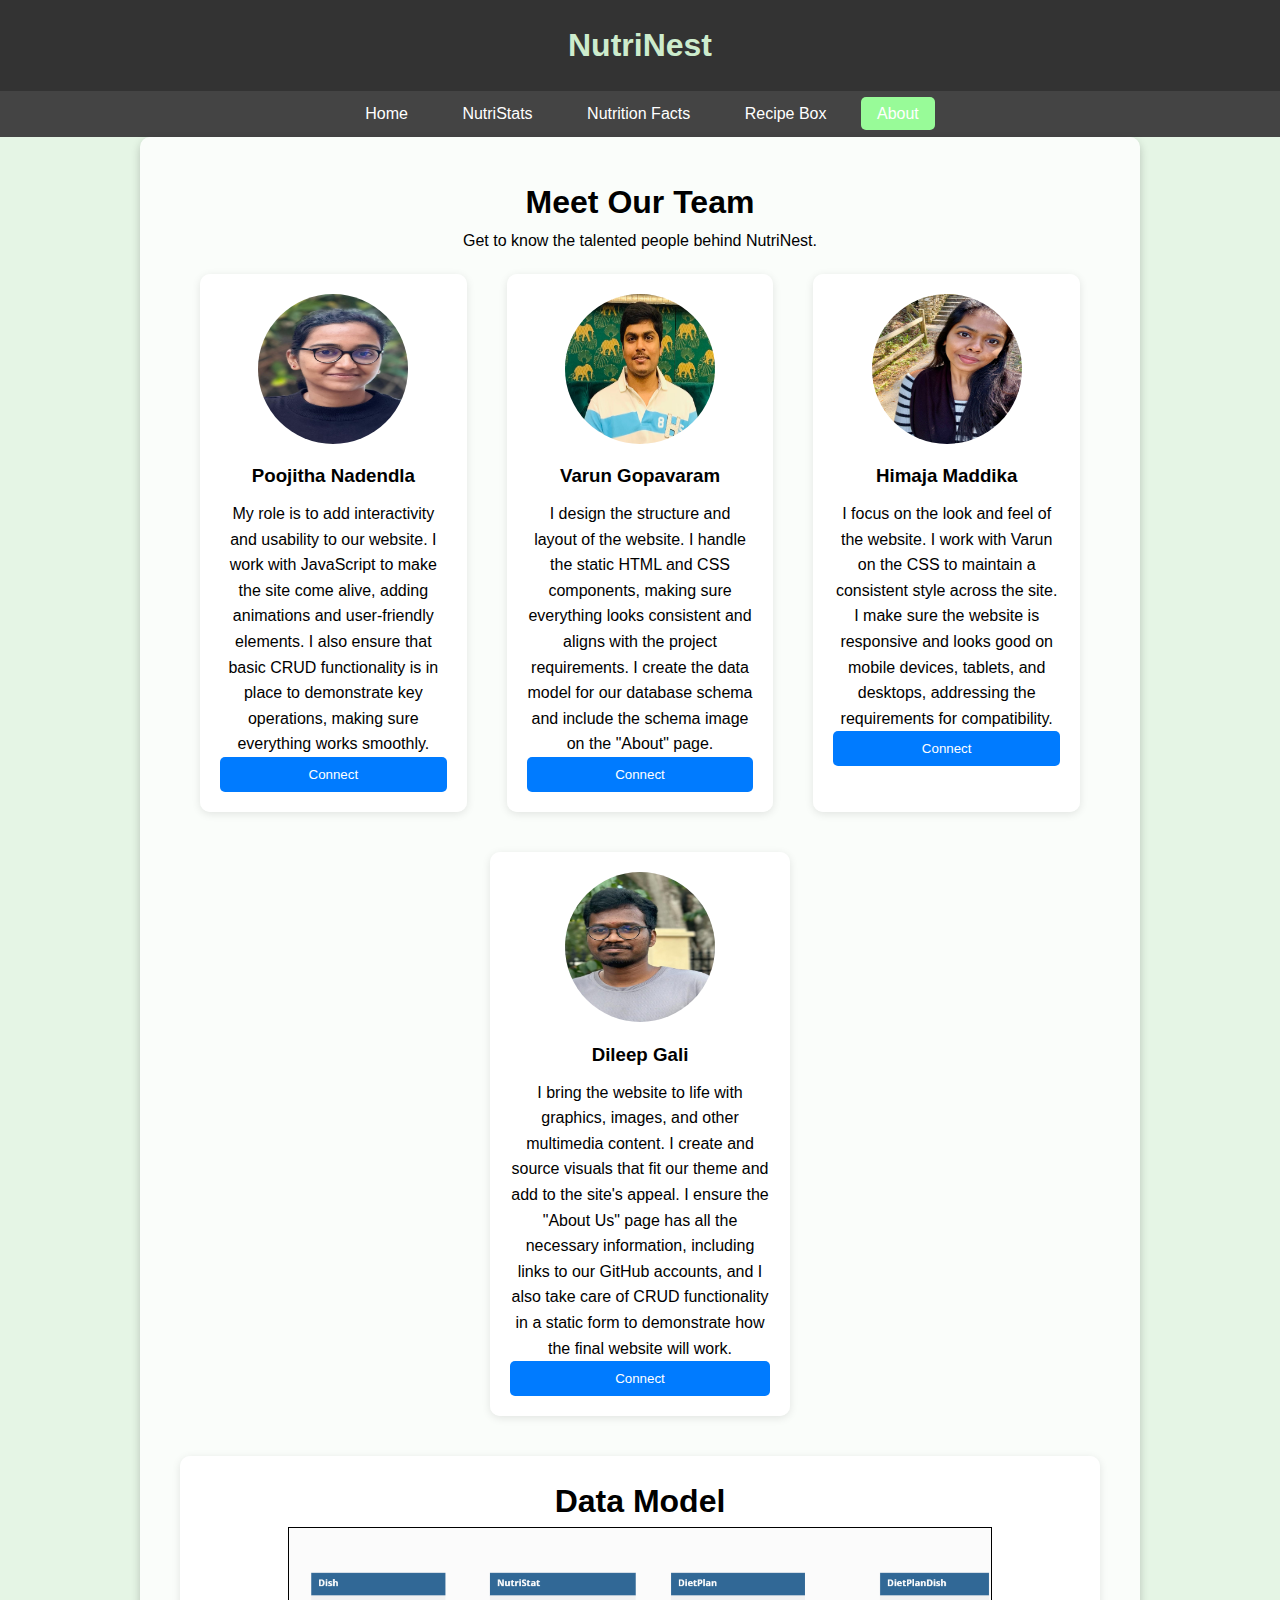
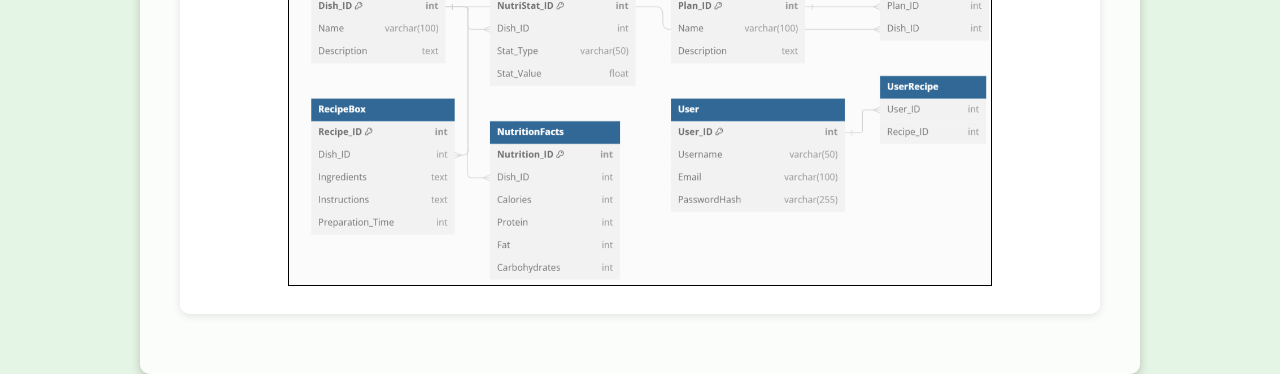
==== about.html @ f5048bec "Merge pull request #1 from PoojithaNadendla12/main" ====
<!DOCTYPE html>
<html lang="en">
<head>
    <meta charset="UTF-8">
    <meta name="viewport" content="width=device-width, initial-scale=1.0">
    <title>About Us - NutriNest</title>
    <link rel="stylesheet" href="css/main.css"> <!-- Link to your CSS file -->
</head>
<body id="about">
    <!-- Applying unique ID for page-specific styling -->
    <header>
        <h1>NutriNest</h1>
    </header>

    <nav>
        <ul id="navigation">
            <!-- Navigation menu -->
            <li><a href="index.html">Home</a></li>
            <li><a href="charts.html" class="charts">NutriStats</a></li>
            <li><a href="nutrition.html">Nutrition Facts</a></li>
            <li><a href="recipe.html" class="recipe">Recipe Box</a></li>
            <li><a href="about.html" class="active">About</a></li>
        </ul>
    </nav>

    <main>
        <div class="about-container">
            <!-- Container for the About page content -->
            <h1>Meet Our Team</h1>
            <p>Get to know the talented people behind NutriNest.</p>

            <div class="team-section">
                <!-- Section for team members -->
                <!-- Team Member 1 -->
                <div class="team-member">
                    <img src="img/poojitha.jpeg" alt="Team Member 1">
                    <h3>Poojitha Nadendla</h3>
                    <p>My role is to add interactivity and usability to our website. I work with JavaScript to make the site come alive, adding animations and user-friendly elements. I also ensure that basic CRUD functionality is in place to demonstrate key operations, making sure everything works smoothly.</p>
                    <!-- Button to connect to GitHub or Git account -->
                    <button onclick="window.location.href='https://github.com/username1'">Connect</button>
                </div>

                <!-- Team Member 2 -->
                <div class="team-member">
                    <img src="img/Varun.jpeg" alt="Team Member 2">
                    <h3>Varun Gopavaram</h3>
                    <p>I design the structure and layout of the website. I handle the static HTML and CSS components, making sure everything looks consistent and aligns with the project requirements. I create the data model for our database schema and include the schema image on the "About" page.</p>
                    <!-- Button to connect to GitHub or Git account -->
                    <button onclick="window.location.href='https://github.com/username2'">Connect</button>
                </div>

                <!-- Team Member 3 -->
                <div class="team-member">
                    <img src="img/himaja.jpeg" alt="Team Member 3">
                    <h3>Himaja Maddika</h3>
                    <p>I focus on the look and feel of the website. I work with Varun on the CSS to maintain a consistent style across the site. I make sure the website is responsive and looks good on mobile devices, tablets, and desktops, addressing the requirements for compatibility.</p>
                    <!-- Button to connect to GitHub or Git account -->
                    <button onclick="window.location.href='https://github.com/username3'">Connect</button>
                </div>

                <!-- Team Member 4 -->
                <div class="team-member">
                    <img src="img/dileep.jpeg" alt="Team Member 4">
                    <h3>Dileep Gali</h3>
                    <p>I bring the website to life with graphics, images, and other multimedia content. I create and source visuals that fit our theme and add to the site's appeal. I ensure the "About Us" page has all the necessary information, including links to our GitHub accounts, and I also take care of CRUD functionality in a static form to demonstrate how the final website will work.</p>
                    <!-- Button to connect to GitHub or Git account -->
                    <button onclick="window.location.href='https://github.com/username4'">Connect</button>
                </div>
            </div> <!-- End of team section -->
            <!-- New Box for Database Schema Diagram -->
            <div class="database-schema">
                <!-- Container for the schema diagram -->
                <h2>Data Model</h2>
                <img src="img/datamodel.png" alt="Database Schema" /> <!-- Add your schema diagram image here -->
            </div>
        </div> <!-- End of about-container -->
    </main>

    <script src="js/main.js"></script> <!-- Link to your JavaScript file if needed -->
</body>
</html>
---- css/main.css ----
body#index{
    font-family: Arial, sans-serif;
    line-height: 1.6;
    background-color: #e5f5e5; /* Default background color */
    background-image: url("../img/Health.jpg");
    background-size: cover;
    background-position: center;
    background-repeat: no-repeat;
    height: 100vh; /* Ensure the body takes the entire viewport height */
}


/* Reset default margin and padding */
* {
    margin: 0;
    padding: 0;
    box-sizing: border-box;
}

/* Body styles */
/* Default background image */

body {
    font-family: Arial, sans-serif;
    line-height: 1.6;
    background-color:#e5f5e5; /* Default background color */
}

    /* Background image for the index page */
    body#index {
        background-image: url("../img/Health.jpg"); /* Example background image */
        background-size: cover;
        background-position: center;
        background-repeat: no-repeat;
    }

    /* Background image for the about page */
    body#about {
        background-image: url("../img/Health.jpg");
        background-size: cover;
        background-position: center;
    }

/* Header styles */
header {
    background-color: #333;
    color: #fff;
    text-align: center;
    padding:20px 0;
}

    header h1 {
        font-size: 2rem;
    }

/* Navigation styles */
nav {
    background-color: #444;
    padding: 10px 0;
}

#navigation a.active {
    position: relative;
    padding: 8px 16px;
    border-radius: 20px;
    background-color: #ADD8E6; /* Pale blue color */
    color: #fff; /* Text color */
}

    #navigation a.active::after {
        content: '';
        position: absolute;
        top: 50%;
        left: 50%;
        transform: translate(-50%, -50%);
        width: calc(100% + 10px);
        height: calc(100% + 6px);
        background-color: #ADD8E6; /* Pale blue color */
        border-radius: 24px;
        border: 2px solid #ADD8E6; /* Pale blue color */
        z-index: -1;
    }




#navigation {
    list-style-type: none;
    text-align: center;
}

    #navigation li {
        display: inline;
    }

        #navigation li a {
            color: #fff;
            text-decoration: none;
            padding: 10px 20px;
            margin: 0 5px;
            border-radius: 5px;
            transition: background-color 0.3s ease;
        }

            #navigation li a:hover {
                background-color: #555;
            }


/* Add styles for the login button */
.login-button {
    position: absolute;
    top: 10px; /* Adjust the top position as needed */
    right: 10px; /* Adjust the right position as needed */
    padding: 5px 20px;
    border: 2px solid #007bff;
    border-radius: 5px;
    background-color: #007bff;
    color: #fff;
    text-decoration: none;
    font-weight: bold;
    transition: background-color 0.3s ease;
}

    .login-button:hover {
        background-color: #0056b3;
    }

/* Login page styles */
#login {
    background-color: #cdeccd; /* Pale green color */
    background-image: url("../img/Health.jpg"); /* Add background image if needed */
    background-size: cover;
    background-position: center;
    height: 100vh;
}

/* Other styles for login page */
.login-container {
    text-align: center;
}

.login-heading {
    color: #fff; /* Text color for the heading */
}

.login-form {
    background-color: rgba(255, 255, 255, 0.8); /* Semi-transparent white background */
    padding: 20px;
    border-radius: 10px;
    width: 300px; /* Set a fixed width for the form */
    margin-top: 20px; /* Add space between the heading and the form */
}

.form-group {
    margin-bottom: 15px;
}

label {
    display: block;
    margin-bottom: 5px;
}

input[type="text"],
input[type="password"] {
    width: 100%;
    padding: 10px;
    border: 1px solid #ccc;
    border-radius: 5px;
}

button {
    width: 100%;
    padding: 10px;
    border: none;
    border-radius: 5px;
    background-color: #007bff;
    color: #fff;
    cursor: pointer;
}

    button:hover {
        background-color: #0056b3;
    }

/* Global font color (white) */
body,
header,
nav,
#navigation a,
main,
footer {
    color: #cdeccd;
}

    /* For the active navigation link */
    #navigation a.active {
        color: #cdeccd;
    }


/* Make all labels bold and text color black */
label {
    font-weight: bold; /* This will make the text of all <label> elements bold */
    display: block; /* This makes the label take up its own line for better spacing */
    margin-bottom: 5px; /* Adds a little space below each label */
    color: black; /* Sets the text color to black */
}

/* Style the input fields */
input[type="text"],
input[type="submit"] {
    width: 200px; /* Smaller width for the input boxes */
    padding: 10px;
    margin-bottom: 10px; /* Adds space below each input field */
    border: 1px solid #ccc;
    border-radius: 4px;
    color: black; /* Sets the text color to black */
}

/* Style the submit button */
input[type="submit"] {
    cursor: pointer;
    background-color: #007bff;
    color: white;
    border: none;
}

/* Style the form */
form {
    max-width: 400px; /* Limit the form's width */
    margin: 20px auto; /* Center the form in the middle of the page with margin */
    padding: 20px;
    background-color: rgba(255, 255, 255, 0.9); /* Semi-transparent white background */
    border-radius: 10px; /* Rounded corners */
    box-shadow: 0 0 10px rgba(0, 0, 0, 0.1); /* Subtle shadow for some depth */
    color: black; /* Sets the text color to black */
}

/* Add some styling to your footer to make it stand out */
footer {
    text-align: center;
    padding: 20px;
    background-color: #333;
    color: #fff;
}

    footer h4 {
        font-size: 1.2rem;
        color: black; /* Sets the text color to black, but will be overridden by footer color */
    }

/* Style for the navigation item corresponding to the current page */
body#index #navigation a.index,
body#bmi #navigation a.bmi,
body#fitness #navigation a.fit,
body#nutrition #navigation a.nutrition,
body#about #navigation a.about,
body#recipe #navigation a.recipe,
body#charts #navigation a.charts{
    background-color: #98fb98; /* Pale green color */
    color: #333; /* Darker color for text for better visibility */
    border-radius: 5px; /* If you want rounded corners */
    /* Rest of your styling for active nav item */
}


/* BMI page styles */

body#bmi{
    font-family: Arial, sans-serif;
    line-height: 1.6;
    background-color: #e5f5e5; /* Default background color */
    background-image: url("../img/Health.jpg");
    background-size: cover;
    background-position: center;
    background-repeat: no-repeat;
    height: 100vh; /* Ensure the body takes the entire viewport height */
}

body#bmi {
    background-image: url("../img/Health.jpg"); /* Update with the correct path to your BMI background */
    background-size: cover;
    background-position: center;
}

    /* BMI form specific styles */
    body#bmi .login-form {
        background-color: rgba(255, 255, 255, 0.9); /* Make form background slightly more opaque */
        width: auto; /* Allow form width to be responsive */
        max-width: 400px; /* Maximum width of the form */
        margin: 2rem auto; /* More vertical space, centered horizontally */
        padding: 2rem; /* Increase padding for better spacing */
        box-shadow: 0 4px 8px rgba(0, 0, 0, 0.1); /* Slightly larger shadow for emphasis */
    }

    /* Update input styles for BMI form */
    body#bmi input[type="text"],
    body#bmi input[type="number"], /* Add input type number for BMI inputs */
    body#bmi input[type="submit"] {
        width: calc(100% - 20px); /* Full width minus padding */
        padding: 10px; /* Padding for input fields */
        margin: 10px 0; /* Spacing between fields */
       
    }

/* Modify active navigation link styles for clarity and consistency */
#navigation a.active {
    background-color: #98fb98; /* Green color for the active link */
    color: #FFFFFF; /* White text for better readability */
    border-radius: 5px;
    /* Remove the ::after pseudo-element styles if not needed */
}

#resultsBox {
    background-color: rgba(255, 255, 255, 0.9); /* Semi-transparent white */
    border: 1px solid #ddd; /* Light grey border */
    border-radius: 4px; /* Rounded corners */
    padding: 15px; /* Padding inside the box */
    margin-top: 15px; /* Space between the button and the box */
    box-shadow: 0 2px 4px rgba(0, 0, 0, 0.1); /* Soft shadow for depth */
}

    #resultsBox p {
        margin: 10px 0; /* Spacing between paragraphs */
        color: #333; /* Dark grey color for text */
    }


/* Styles for the Fitness Diets page */
body#fitness{
    font-family: Arial, sans-serif;
    line-height: 1.6;
    background-color: #e5f5e5; /* Default background color */
    background-image: url("../img/Health.jpg");
    background-size: cover;
    background-position: center;
    background-repeat: no-repeat;
    height: 100vh; /* Ensure the body takes the entire viewport height */
}


body#fitness {
    background-image: url("../img/Health.jpg");
    background-size: cover;
    background-position: center;
}

#fitness-diets {
    padding: 40px; /* Spacing around the content */
    background-color: rgba(255, 255, 255, 0.8); /* Semi-transparent white background */
    border-radius: 10px;
    box-shadow: 0 4px 10px rgba(0, 0, 0, 0.2); /* Soft shadow for depth */
    text-align: left;
}

.diet {
    padding: 20px;
    background-color: rgba(255, 255, 255, 0.9); /* Semi-transparent white background */
    border-radius: 5px;
    margin-bottom: 20px; /* Spacing between diet sections */
    box-shadow: 0 2px 6px rgba(0, 0, 0, 0.1); /* Subtle shadow */
}

    .diet h3 {
        font-size: 1.5rem; /* Slightly larger heading for each diet */
        color: #333; /* Darker text color for contrast */
    }

    .diet p {
        font-size: 1rem; /* Standard text size for descriptions */
        color: #555; /* Slightly lighter text color for readability */
    }

.diet {
    padding: 20px;
    border-radius: 10px; /* Soft corners */
    margin-bottom: 20px; /* Spacing between diet sections */
    box-shadow: 0 2px 6px rgba(0, 0, 0, 0.1); /* Subtle shadow */
    color: #333; /* Default text color */
}

    /* Fat Burner diet background image */
    .diet.fat-burner {
        background-image: url("../img/fatburn.jpg"); /* Replace with the correct path */
        background-size: cover;
        background-position: center;
        background-repeat: no-repeat; /* Avoid repetition if the image is smaller than the div */
    }

    /* Get Fitter diet background image */
    .diet.get-fitter {
        background-image: url("../img/fitfood.jpg"); /* Replace with the correct path */
        background-size: cover;
        background-position: center;
        background-repeat: no-repeat;
    }

    /* Stress Buster diet background image */
    .diet.stress-buster {
        background-image: url("../img/stress-buster.jpg"); /* Replace with the correct path */
        background-size: cover;
        background-position: center;
        background-repeat: no-repeat;
    }

/* Styles for the popup/modal box */
.popup {
    display: none; /* Initially hidden */
    position: fixed;
    top: 50%;
    left: 50%;
    transform: translate(-50%, -50%); /* Center the popup */
    background-color: white; /* White background for the popup */
    padding: 20px; /* Padding inside the popup */
    border-radius: 10px; /* Rounded corners */
    box-shadow: 0 4px 10px rgba(0, 0, 0, 0.3); /* Shadow for depth */
    z-index: 1000; /* High z-index to appear above other elements */
}

    .popup.visible {
        display: block; /* Show the popup when it's visible */
    }

/* Overlay to darken the background when the popup is visible */
.overlay {
    display: none; /* Initially hidden */
    position: fixed;
    top: 0;
    left: 0;
    width: 100%;
    height: 100%;
    background-color: rgba(0, 0, 0, 0.5); /* Semi-transparent black */
    z-index: 999; /* Below the popup but above other elements */
}

    .overlay.visible {
        display: block; /* Show the overlay when it's visible */
    }


.overlay {
    position: fixed;
    top: 0;
    left: 0;
    width: 100%;
    height: 100%;
    background: rgba(0, 0, 0, 0.7);
    opacity: 0;
    visibility: hidden;
    transition: opacity 0.3s, visibility 0.3s;
}

    .overlay.visible {
        opacity: 1;
        visibility: visible;
    }

.popup {
    position: fixed;
    top: 50%;
    left: 50%;
    transform: translate(-50%, -50%);
    background: white;
    padding: 20px;
    border-radius: 10px;
    box-shadow: 0 2px 10px rgba(0, 0, 0, 0.3);
    opacity: 0;
    visibility: hidden;
    transition: opacity 0.3s, visibility 0.3s;
}

    .popup.visible {
        opacity: 1;
        visibility: visible;
    }
.popup {
    color: #000; /* Explicitly set text color to black */
    /* Additional styling */
}

.diet {
    color: #fff; /* Set text color to white */
    padding: 20px;
    border-radius: 10px;
    margin-bottom: 20px;
    box-shadow: 0 2px 6px rgba(0, 0, 0, 0.1);
}

    /* Optional: Apply color property to individual elements if needed */
    .diet h3 {
        color: #fff; /* Ensure headings are white */
    }

    .diet p {
        color: #fff; /* Ensure paragraphs are white */
    }

/* Styles specific to the About Us page */
body#about {
    background-image: url("../img/Health.jpg");
    background-size: cover;
    background-position: center;
}

.about-container {
    color: black;
    padding: 40px;
    background-color: rgba(255, 255, 255, 0.8);
    border-radius: 10px;
    box-shadow: 0 4px 10px rgba(0, 0, 0, 0.2);
    text-align: center;
    max-width: 1000px; /* Adjusted for wider boxes */
    margin: 0 auto;
}

.team-section {
    display: flex;
    justify-content: space-around;
    flex-wrap: wrap;
}

.team-member {
    flex: 1;
    min-width: 250px; /* Wider boxes */
    max-width: 300px; /* Wider boxes */
    margin: 20px;
    background-color: rgba(255, 255, 255, 0.9);
    border-radius: 10px;
    box-shadow: 0 2px 8px rgba(0, 0, 0, 0.1);
    padding: 20px;
    text-align: center;
}

    .team-member img {
        max-width: 100%; /* Ensure image doesn't exceed container */
        height: 150px; /* Fixed height for uniformity */
        width: 150px; /* Fixed width for uniformity */
        border-radius: 50%; /* Circular shape */
    }

    .team-member h3 {
        color: black; /* Ensure text within team-member is black */
        margin: 10px 0;
    }

    .team-member p {
        color: black; /* Ensure description text within team-member is black */
        font-size: 1rem;
    }

/* New section for Database Schema */
.database-schema {
    margin: 20px auto;
    padding: 20px;
    background-color: rgba(255, 255, 255, 0.9);
    border-radius: 10px;
    box-shadow: 0 2px 8px rgba(0, 0, 0, 0.1);
    text-align: center;
    max-width: 1000px; /* Adjust width to fit the schema */
}

    .database-schema h2 {
        color: black; /* Ensure text is black */
        font-size: 2rem;
    }

    .database-schema img {
        width: 80%; /* Adjust to an appropriate size */
        height: auto; /* Maintain aspect ratio */
        border: 1px solid black; /* Add a border for styling */
    }

/* Footer styles */
footer {
    text-align: center;
    padding: 20px;
    background-color: #333; /* Dark background for footer */
    color: white; /* White text color */
}



/* Styles specific to the Recipe page */
body#recipe{
    font-family: Arial, sans-serif;
    line-height: 1.6;
    background-color: #e5f5e5; /* Default background color */
    background-image: url("../img/Health.jpg");
    background-size: cover;
    background-position: center;
    background-repeat: no-repeat;
    height: 100vh; /* Ensure the body takes the entire viewport height */
}

body#recipe {
    background-image: url("../img/Health.jpg");
    background-size: cover;
    background-position: center;
    background-repeat: no-repeat;
}

.recipe-container {
    padding: 30px; /* Reduced padding */
    background-color: rgba(255, 255, 255, 0.8); /* Semi-transparent white background */
    border-radius: 10px;
    box-shadow: 0 4px 10px rgba(0, 0, 0, 0.2);
    max-width: 400px; /* Reduced width */
    margin: 0 auto; /* Center the content */
    text-align: center; /* Align text within the container to the center */
}

    .recipe-container h1,
    .recipe-container h2,
    .recipe-container h3 {
        color: black; /* Set heading text to black */
        font-size: 24px; /* Font size for headings */
        text-align: center; /* Center-align the headings */
    }

.recipe-list .recipe-item {
    border: 1px solid #ddd;
    border-radius: 5px;
    padding: 10px; /* Reduced padding */
    margin-bottom: 10px; /* Reduced margin */
    box-shadow: 0 2px 6px rgba(0, 0, 0, 0.1);
}

    .recipe-list .recipe-item h3 {
        color: black; /* Make recipe names black */
    }

    .recipe-list .recipe-item p {
        color: black; /* Make recipe descriptions black */
    }

.recipe-container input,
.recipe-container textarea,
.recipe-container button {
    border: 1px solid #ccc; /* Borders for inputs and buttons */
    border-radius: 5px; /* Rounded borders */
    padding: 8px; /* Reduced padding */
}

.recipe-container button {
    cursor: pointer;
    background-color: #007bff; /* Button background color (original blue) */
    color: white; /* Button text color */
}

    .recipe-container button:hover {
        background-color: #0056b3; /* Button hover color */
    }

.recipe-list .recipe-item button {
    padding: 5px; /* Reduced padding for buttons */
    border: none; /* No border */
    border-radius: 5px; /* Rounded button borders */
    background-color: #007bff; /* Blue button color */
    color: white; /* White button text */
}

    .recipe-list .recipe-item button:hover {
        background-color: #0056b3; /* Button hover color */
    }
/* General style for text to be black */
.recipe-container h1,
.recipe-container h2,
.recipe-container h3,
.recipe-container p {
    color: black; /* Ensures text color is black */
}

/* Specific styling for the recipe list */
.recipe-list .recipe-item {
    border: 1px solid #ddd;
    border-radius: 5px;
    padding: 15px;
    margin-bottom: 15px;
    box-shadow: 0 2px 6px rgba(0, 0, 0, 0.1);
}

    .recipe-list .recipe-item h3,
    .recipe-list .recipe-item p {
        color: black; /* Sets text color to black for recipe items */
    }

.recipe-container .button {
    cursor: pointer;
    background-color: #007bff; /* Blue button background */
    color: white; /* White button text */
}


/* Nutrition page styles */
body#nutrition {
    background-image: url("../img/Health.jpg");
    background-size: cover;
    background-position: center;
    background-repeat: no-repeat;
}

/* Global table styles */
table {
    width: auto;
    border-collapse: collapse; /* Ensures borders don't double up */
    margin: 20px auto; /* Center the table and add spacing */
    background-color: white; /* White background for the tables */
    text-align: left; /* Align text to the left */
}

    /* Styles for the nutrition table */
    table.nutrition-table {
        width: 80%; /* Make the nutrition table take 80% of the container width */
        margin: 20px auto; /* Center the table horizontally */
        background-color: rgba(255, 255, 255, 0.9); /* Semi-transparent white background */
        color: black; /* Black text color */
    }

        table.nutrition-table th,
        table.nutrition-table td {
            border: 1px solid black; /* Light gray border */
            padding: 10px; /* Padding for table cells */
            text-align: left; /* Align text to the left */
        }

        table.nutrition-table th {
            background-color: #333; /* Light gray background for headers */
            font-weight: bold; /* Bold text for headers */
        }

        table.nutrition-table td {
            background-color: #fff; /* White background for table data */
            font-size: 1rem; /* Standard text size */
        }

        table.nutrition-table tr:nth-child(even) {
            background-color: #f9f9f9; /* Alternate row background */
        }

/* Styles for general table content */
th,
td {
    color: black; /* Set the text color to black for table headers and cells */
    padding: 12px 15px;
    border: 1px solid black; /* Light grey border */
}

th {
    background-color: #333; /* Dark background for headers */
    color: white; /* White text for header */
}

/* Footer styles */
footer {
    text-align: center;
    padding: 20px; /* Padding for footer */
    background-color: #333; /* Dark background for footer */
    color: #fff; /* White text color */
}

/* Center align h2, p, th, td for the Nutrition page */
body#nutrition h2,
body#nutrition p,
body#nutrition th,
body#nutrition td {
    text-align: center; /* Align text to the center */
}

/* charts page styles */
body#charts {
    background-image: url("../img/Health.jpg");
    background-size: cover;
    background-position: center;
    background-repeat: no-repeat;
}

body#charts {
    font-family: 'Helvetica Neue', Arial, sans-serif;
    margin: 0;
    padding: 0;
    background-color: #f4f4f4;
    text-align: center;
    color: #333;
}

.chart-container {
    width: 90%;
    max-width: 700px;
    margin: 30px auto;
    padding: 20px;
    background-color: #ffffff;
    box-shadow: 0 4px 8px rgba(0, 0, 0, 0.1);
    border-radius: 8px;
}

footer {
    background-color: #333;
    color: white;
    text-align: center;
    padding: 10px 0;
    margin-top: 20px;
}

    footer p {
        margin: 0;
    }

.chart-container canvas {
    height: 400px;
    width: auto;
}
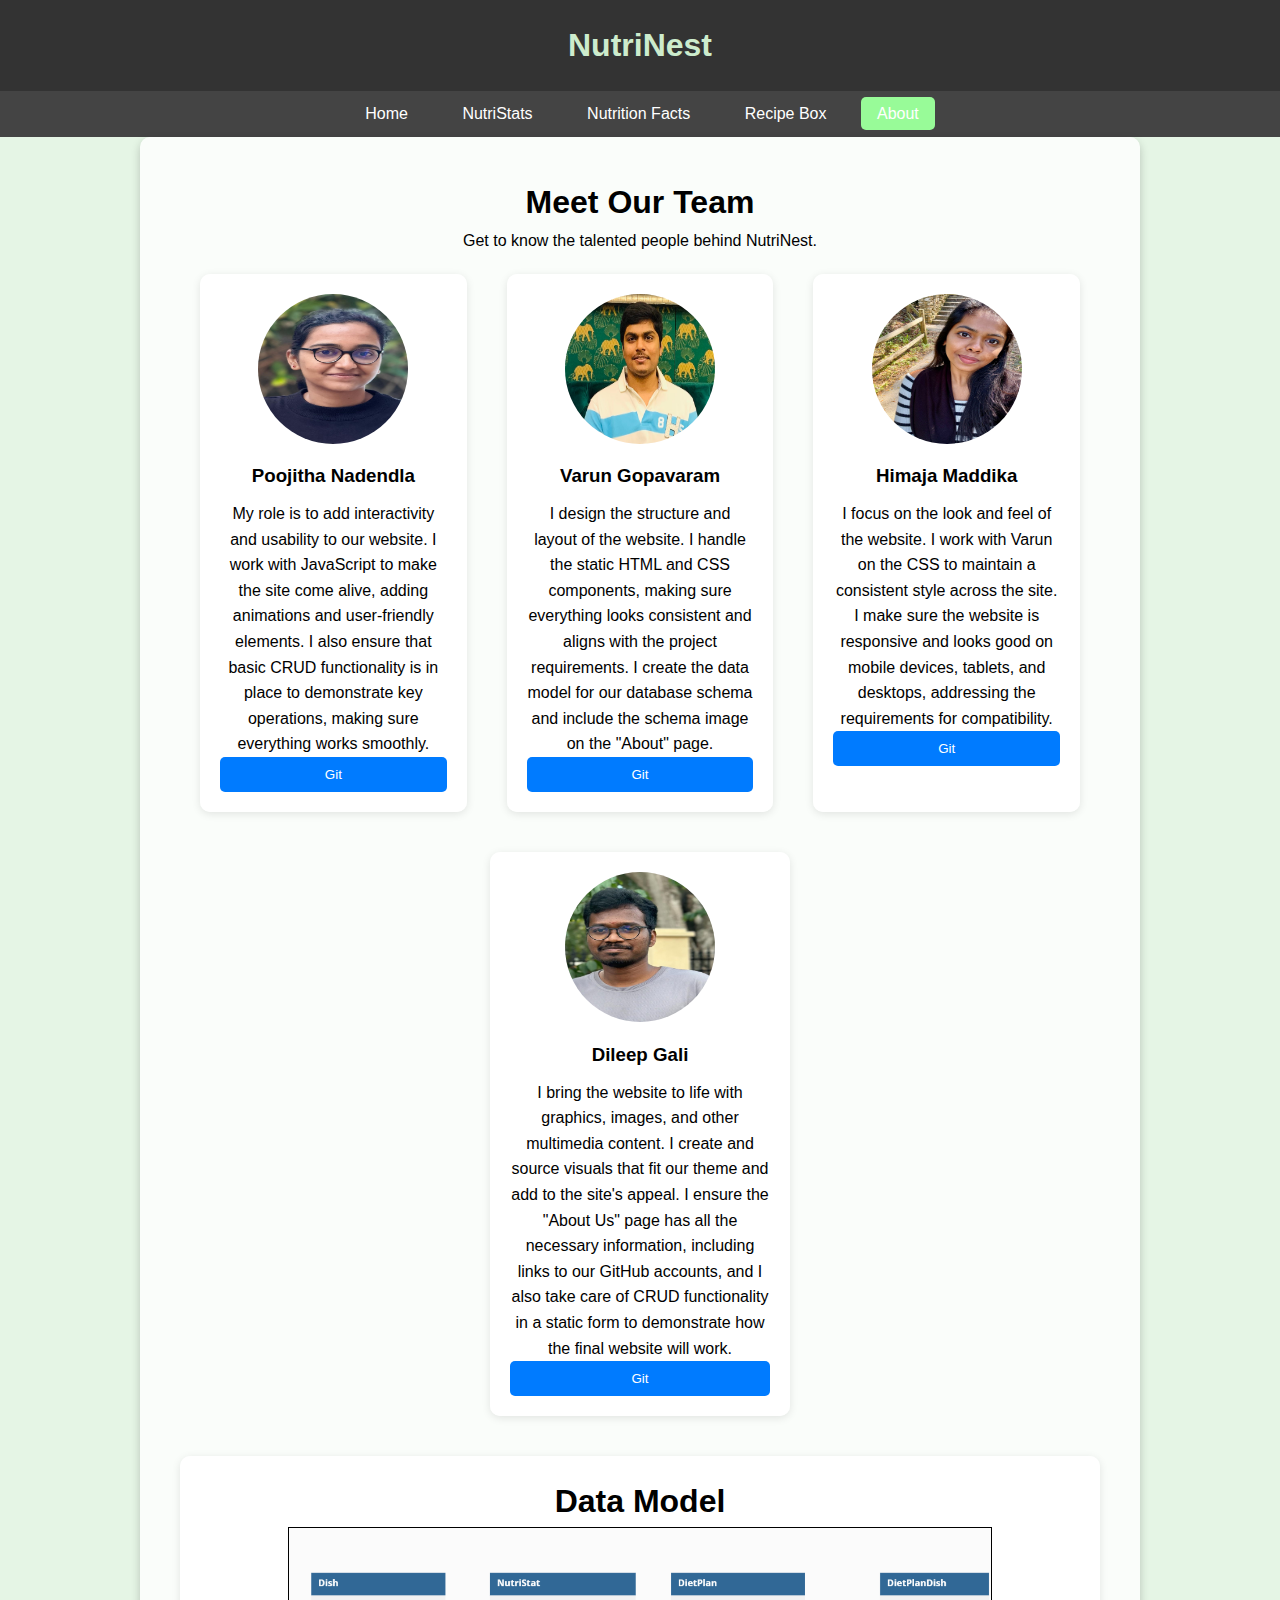
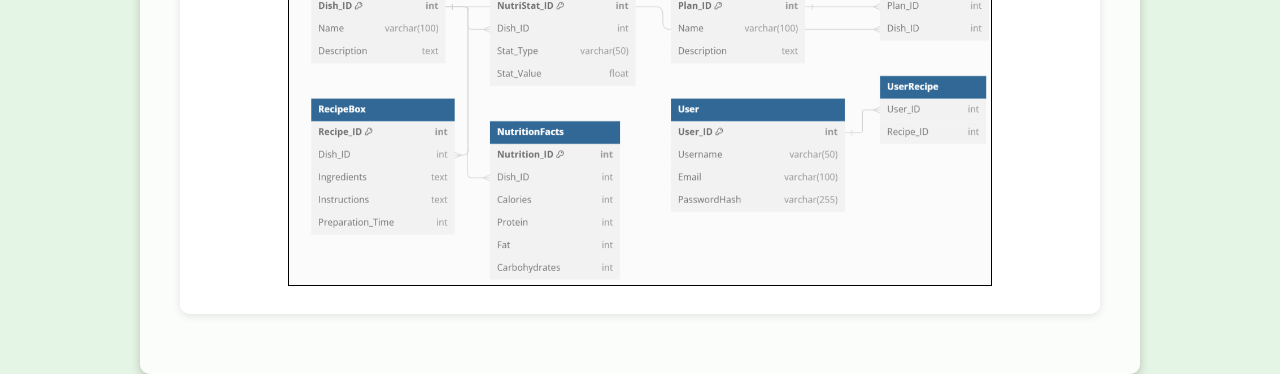
==== commit 12c5beaa: "updated index, maincss and about page" ====
--- a/about.html
+++ b/about.html
@@ -37,7 +37,7 @@
                     <h3>Poojitha Nadendla</h3>
                     <p>My role is to add interactivity and usability to our website. I work with JavaScript to make the site come alive, adding animations and user-friendly elements. I also ensure that basic CRUD functionality is in place to demonstrate key operations, making sure everything works smoothly.</p>
                     <!-- Button to connect to GitHub or Git account -->
-                    <button onclick="window.location.href='https://github.com/username1'">Connect</button>
+                    <button onclick="window.location.href='https://github.com/PoojithaNadendla12/Assignment3'">Git</button>
                 </div>
 
                 <!-- Team Member 2 -->
@@ -46,7 +46,7 @@
                     <h3>Varun Gopavaram</h3>
                     <p>I design the structure and layout of the website. I handle the static HTML and CSS components, making sure everything looks consistent and aligns with the project requirements. I create the data model for our database schema and include the schema image on the "About" page.</p>
                     <!-- Button to connect to GitHub or Git account -->
-                    <button onclick="window.location.href='https://github.com/username2'">Connect</button>
+                    <button onclick="window.location.href='https://github.com/gopavaram/Assignment3'">Git</button>
                 </div>
 
                 <!-- Team Member 3 -->
@@ -55,7 +55,7 @@
                     <h3>Himaja Maddika</h3>
                     <p>I focus on the look and feel of the website. I work with Varun on the CSS to maintain a consistent style across the site. I make sure the website is responsive and looks good on mobile devices, tablets, and desktops, addressing the requirements for compatibility.</p>
                     <!-- Button to connect to GitHub or Git account -->
-                    <button onclick="window.location.href='https://github.com/username3'">Connect</button>
+                    <button onclick="window.location.href='https://github.com/HimajaReddyM/Assignment3'">Git</button>
                 </div>
 
                 <!-- Team Member 4 -->
@@ -64,7 +64,7 @@
                     <h3>Dileep Gali</h3>
                     <p>I bring the website to life with graphics, images, and other multimedia content. I create and source visuals that fit our theme and add to the site's appeal. I ensure the "About Us" page has all the necessary information, including links to our GitHub accounts, and I also take care of CRUD functionality in a static form to demonstrate how the final website will work.</p>
                     <!-- Button to connect to GitHub or Git account -->
-                    <button onclick="window.location.href='https://github.com/username4'">Connect</button>
+                    <button onclick="window.location.href='https://github.com/dileep-gali/Assignment3'">Git</button>
                 </div>
             </div> <!-- End of team section -->
             <!-- New Box for Database Schema Diagram -->
--- a/css/main.css
+++ b/css/main.css
@@ -9,6 +9,34 @@
     height: 100vh; /* Ensure the body takes the entire viewport height */
 }
 
+.container {
+    display: flex;
+    flex-direction: column;
+    justify-content: space-around; /* This will space out the main content evenly */
+    align-items: center;
+    text-align: center;
+    height: calc(100vh - 100px); /* Adjusted for the header/footer height */
+    padding: 20px;
+}
+
+
+    .container h1 {
+        font-size: 80px;
+        font-family: 'Times New Roman', Times, serif;
+    }
+
+
+
+.section {
+    margin: 10px 0; /* Space between sections */
+    padding: 20px;
+    width: 80%; /* Set a max width for the content */
+    max-width: 1000px; /* You can adjust max width as necessary */
+    background-color: rgba(255, 255, 255, 0.8); /* Giving a slight transparency */
+    box-shadow: 0 4px 8px rgba(0, 0, 0, 0.2);
+    border-radius: 10px;
+    color: black;
+}
 
 /* Reset default margin and padding */
 * {
